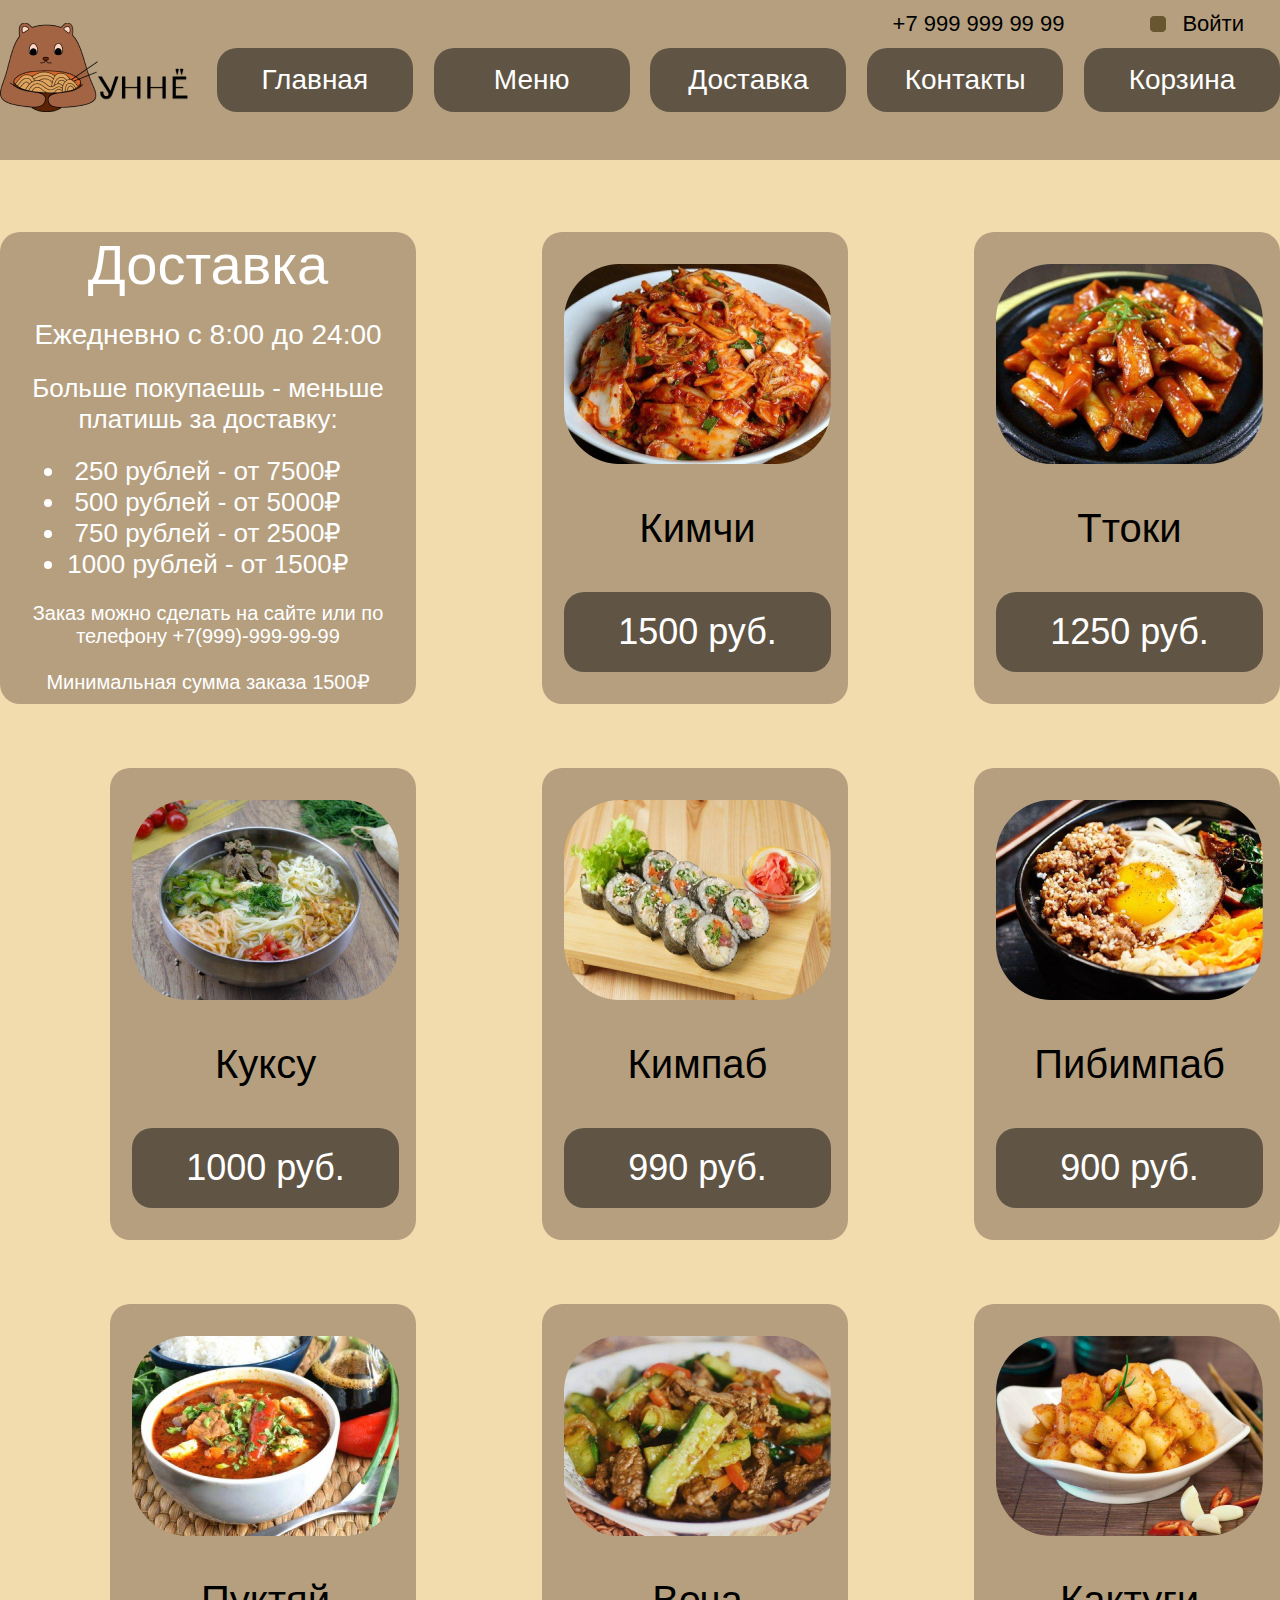
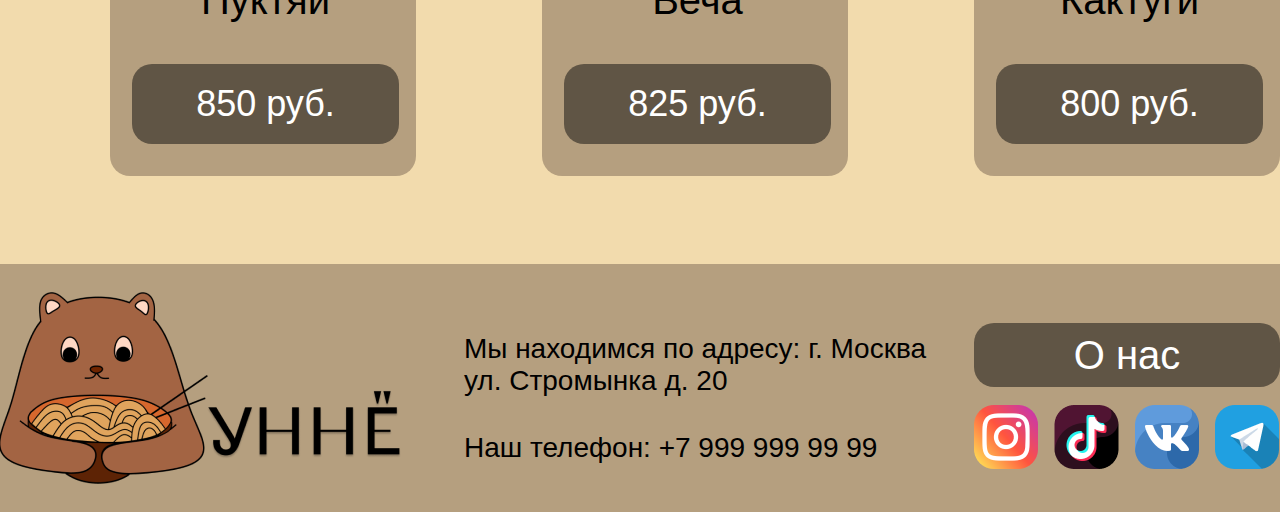
==== Exam_layout/exam_layout.html @ c2f91572 "The footer of the page exam_layout is ready. The button in the header has been renamed." ====
<!DOCTYPE html>
<html lang="ru">

<head>
    <meta charset="UTF-8">
    <meta http-equiv="X-UA-Compatible" content="IE=edge">
    <meta name="viewport" content="width=device-width, initial-scale=1.0">
    <link rel="stylesheet" href="./styles/style.css">
    <title>Доставка</title>
</head>

<body>
    <header>
        <!-- Заголовок -->
        <div class="content">
            <nav>
                <!-- Основное меню -->
                <img src="./images/logo_head.png" alt="logo">
                <a href="#">Главная</a>
                <a href="#">Меню</a>
                <a href="#">Доставка</a>
                <a href="#">Контакты</a>
                <a href="#">Корзина</a>
            </nav>

            <div class="head">
                <div class="head__number">+7 999 999 99 99</div>
                <div class="head__enter">
                    <ul>
                        <li><a href="#">Войти</a></li>
                    </ul>
                </div>
            </div>
        </div>
    </header>

    <!-- Основная часть -->
    <main>
        <div class="content">
            <div class="mesh">
                <div class="mesh__item0">
                    <div class="delivery">
                        <div class="delivery__name">Доставка</div>
                        <div class="delivery__time">Ежедневно с 8:00 до 24:00</div>
                        <div class="delivery__discount">Больше покупаешь - меньше платишь за доставку:</div>
                        <div class="delivery__data">
                            <ul>
                                <li>250 рублей - от 7500₽</li>
                                <li>500 рублей - от 5000₽</li>
                                <li>750 рублей - от 2500₽</li>
                                <li>1000 рублей - от 1500₽</li>
                            </ul>
                        </div>
                        <div class="delivery__telephone">Заказ можно сделать на сайте или по телефону +7(999)-999-99-99
                        </div>
                        <div class="delivery_min">Минимальная сумма заказа 1500₽</div>
                    </div>
                </div>
                <div class="mesh__item1">
                    <div class="food">
                        <img src="./images/1_kimchi.png" alt="kimchi">
                        <div class="food__name">Кимчи</div>
                        <a href="#">1500 руб.</a>
                    </div>
                </div>
                <div class="mesh__item2">
                    <div class="food">
                        <img src="./images/2_ttoki.png" alt="ttoki">
                        <div class="food__name">Ттоки</div>
                        <a href="#">1250 руб.</a>
                    </div>
                </div>
                <div class="mesh__item3">
                    <div class="food">
                        <img src="./images/3_kuksu.png" alt="kuksu">
                        <div class="food__name">Куксу</div>
                        <a href="#">1000 руб.</a>
                    </div>
                </div>
                <div class="mesh__item4">
                    <div class="food">
                        <img src="./images/4_kimpab.png" alt="kimpab">
                        <div class="food__name">Кимпаб</div>
                        <a href="#">990 руб.</a>
                    </div>
                </div>
                <div class="mesh__item5">
                    <div class="food">
                        <img src="./images/5_pibimpab.png" alt="pibimpab">
                        <div class="food__name">Пибимпаб</div>
                        <a href="#">900 руб.</a>
                    </div>
                </div>
                <div class="mesh__item6">
                    <div class="food">
                        <img src="./images/6_puktyay.png" alt="puktyay">
                        <div class="food__name">Пуктяй</div>
                        <a href="#">850 руб.</a>
                    </div>
                </div>
                <div class="mesh__item7">
                    <div class="food">
                        <img src="./images/7_vecha.png" alt="vecha">
                        <div class="food__name">Веча</div>
                        <a href="#">825 руб.</a>
                    </div>
                </div>
                <div class="mesh__item8">
                    <div class="food">
                        <img src="./images/8_cactugi.png" alt="cactugi">
                        <div class="food__name">Кактуги</div>
                        <a href="#">800 руб.</a>
                    </div>
                </div>
    </main>

    <!-- Подвал -->
    <footer>
        <div class="content">
            <div class="footer">
                <img src="./images/logo_footer.png" alt="logo" class="footer__logo">
                <div class="footer__text">
                    <div class="footer__address">
                        Мы находимся по адресу: г. Москва<br>
                        ул. Стромынка д. 20
                    </div>
                    <div class="footer__telephone">
                        Наш телефон: +7 999 999 99 99
                    </div>
                </div>
                <div class="footer__info">
                    <a href="#">О нас</a>
                    <a href="#"><img src="./images/instagram.png" alt="instagram"></a>
                    <a href="#"><img src="./images/tiktok.png" alt="tiktok"></a>
                    <a href="#"><img src="./images/vk.png" alt="vk"></a>
                    <a href="#"><img src="./images/telegram.png" alt="telegram"></a>
                </div>
            </div>
        </div>

    </footer>

</body>

</html>
---- Exam_layout/styles/style.css ----
/* @import url(../fonts/Unknown/unknown.css); */

* {
    margin: 0;
    padding: 0;
    box-sizing: border-box;
}

body {
    /* font: 400 24px "unknown", sans-serif;  */
    font: 400 24px sans-serif;
}

.content {
    max-width: 1296px;
    margin: 0 auto;

    /* Для позиционирования head */
    position: relative;
}

header {
    background: #B59F7F;

    padding-bottom: 48px;
}

main {
    background: #F2DBAD;
    padding-top: 72px;
    padding-bottom: 88px;
}

footer {
    background: #B59F7F;

    padding: 28px 0 28px 0;
}

/* Заголовок */

nav {
    /* Размер лога + отступ сверху 89+23=112 */
    height: 112px;
    display: flex;
    justify-content: space-between;
    align-items: end;
}

nav a {
    font-size: 28px;
    color: #FFFFFF;

    /* Выключаем подсветку ссылки */
    text-decoration: none;

    background: #605545;
    line-height: 64px;
    width: 196px;
    text-align: center;
    border-radius: 20px;
}

.head {
    font-size: 22px;
    line-height: 48px;
    color: #000000;

    position: absolute;
    left: 880px;
    top: 0px;

    display: flex;
    justify-content: space-between;
    width: 416px;
}

.head__number {
    text-align: center;
    width: 197px;
}

.head__enter ul {
    list-style: none;
}

.head__enter li {
    position: relative;

    /* Талкаюсь справа, чтобы войти было посеридине над кнопкой "О нас" */
    padding-right: 52px;

    /* 32 = 16(размер шарика)+16(расстояние от него) */
    padding-left: 32px;
}

.head__enter li a {
    color: #000000;

    /* Выключаем подсветку ссылки */
    text-decoration: none;
}

.head__enter li::before {
    /* Обязательное свойство для псевдоэлемента */
    content: "";
    display: block;
    position: absolute;
    width: 16px;
    height: 16px;
    background: url(../images/ball_enter.png);

    /* Элемент станет по центру */
    top: 50%;
    transform: translateY(-50%);
    left: 0;
}

/* ********* */

/* Основная часть */

.mesh {
    display: grid;

    grid-template-columns: 416px repeat(2, 306px);
    grid-template-rows: repeat(3, 472px);

    justify-content: space-between;

    /* Расстояние между ячейками по вертикали */
    grid-row-gap: 64px;
}

[class^="mesh__item"] {
    background: #B59F7F;
    border-radius: 20px;
}

.mesh__item3 {
    margin-left: 110px;
}

.mesh__item6 {
    margin-left: 110px;
}

/* Иноформация о доставке (в основной части) */

.delivery {
    color: #FFFFFF;
    text-align: center;

    padding-bottom: 10px;

    display: flex;
    flex-direction: column;
    justify-content: space-between;
    align-items: center;
    height: 472px;

}

.delivery__name {
    font-size: 56px;
}

.delivery__time {
    font-size: 28px;
}

.delivery__discount {
    font-size: 26px;
}

.delivery__data {
    font-size: 26px;
}

.delivery__telephone {
    font-size: 20px;
}

.delivery_min {
    font-size: 20px;
}

/* ----------------------------------------- */

/* Информация о блюдах (в основной части) */

.food {
    font-size: 40px;
    color: #000000;

    margin-top: 32px;
    margin-left: 22px;
    margin-right: 17px;

    display: flex;
    flex-direction: column;
    justify-content: space-between;
    align-items: center;
    height: 408px;
}

.food a {
    font-size: 36px;
    color: #FFFFFF;

    /* Выключаем подсветку ссылки */
    text-decoration: none;

    background: #605545;
    line-height: 80px;
    width: 267px;
    text-align: center;
    border-radius: 20px;
}

/* -------------------------------------- */

/* ************** */

/* Подвал */

.footer {
    font-size: 28px;
    color: #000000;

    display: flex;
    justify-content: space-between;
    align-items: center;
    /* align-items: end; */
}

.footer__logo {
    flex-basis: 416px;
}

.footer__address {
    padding-top: 20px;
    padding-bottom: 35px;
}

/* С помощью псевдоклассов выбираем первую ссылку в "footer__info" */
.footer__info a:first-of-type {
    margin-top: 23px;
    margin-bottom: 18px;

    display: block;
    font-size: 40px;
    color: #FFFFFF;

    /* Выключаем подсветку ссылки */
    text-decoration: none;

    background: #605545;
    line-height: 64px;
    width: 306px;
    text-align: center;
    border-radius: 20px;
}

/* С помощью псевдоклассов выбираем все, кроме первой и последний ссылки-картинки в "footer__info" */
.footer__info a:not(:first-of-type):not(:last-of-type) {
    float: left;
    display: inline;
    padding-right: 16px;
}

/* ****** */
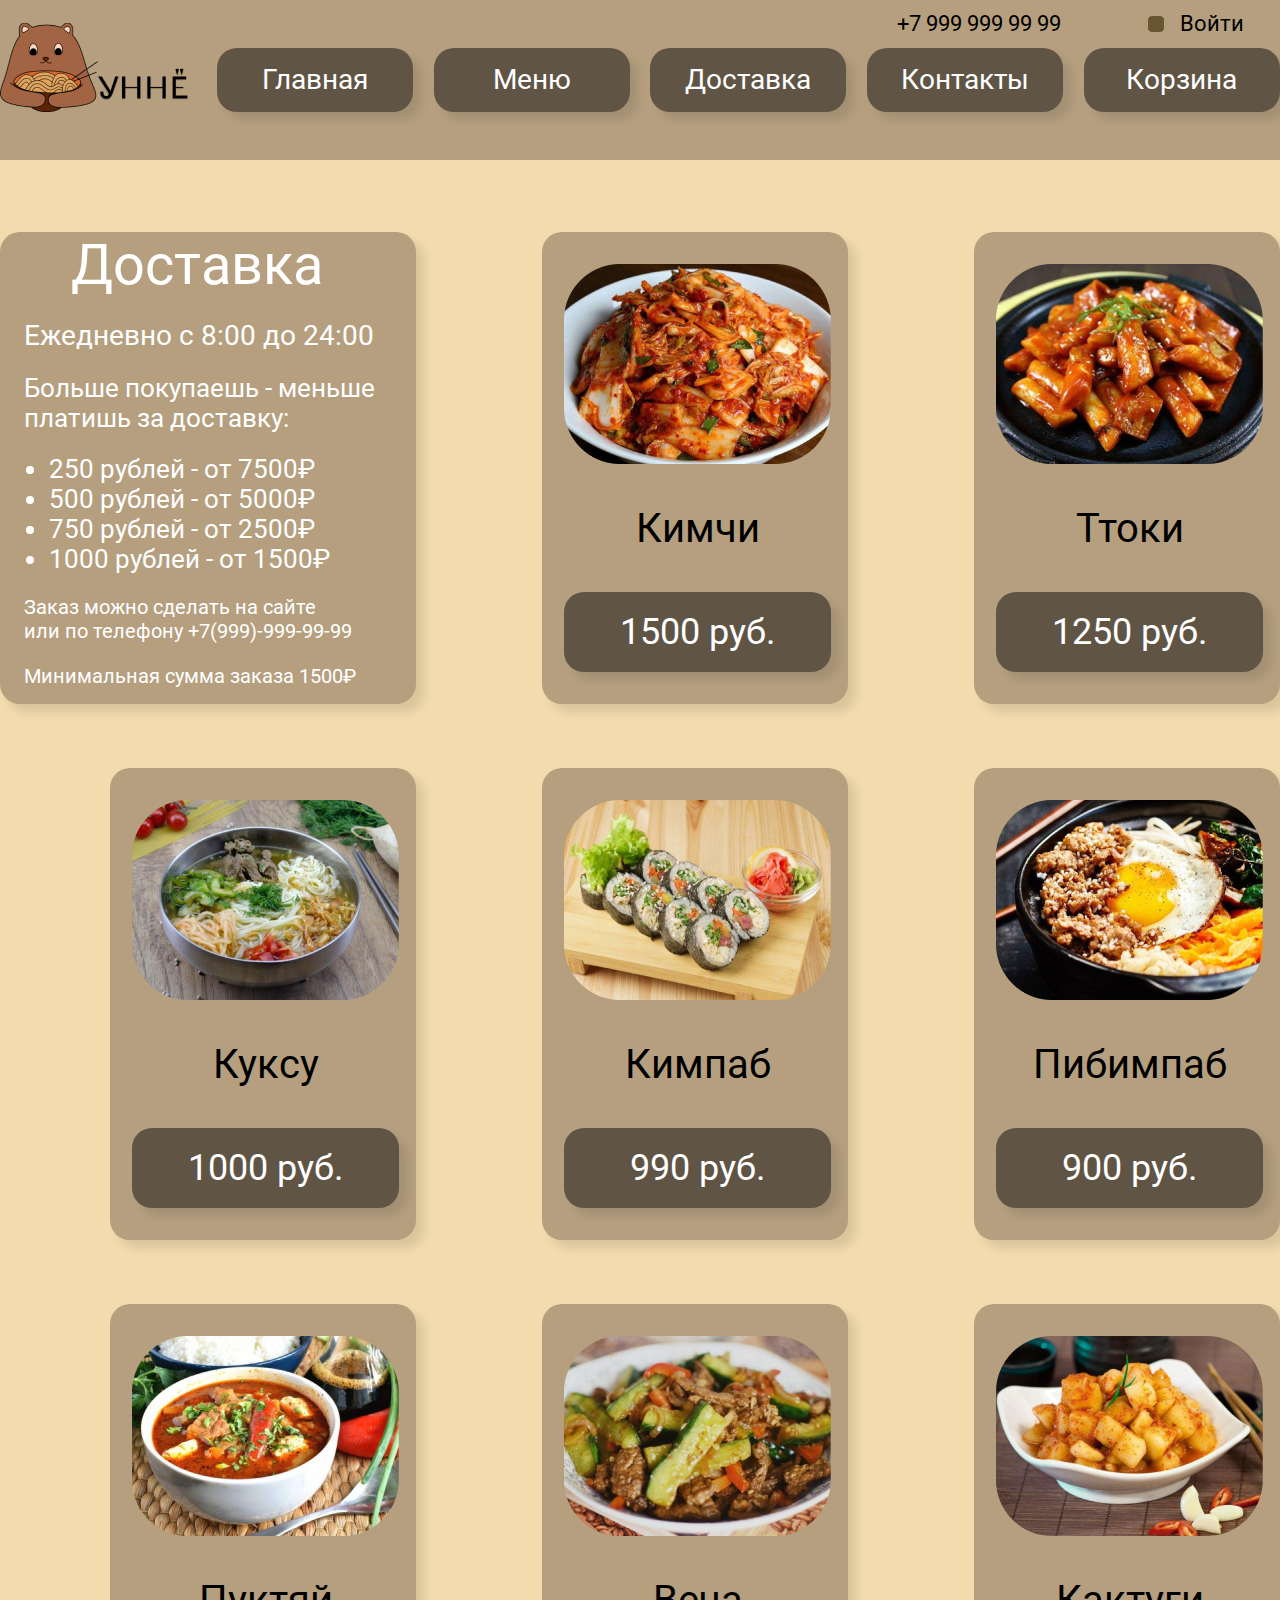
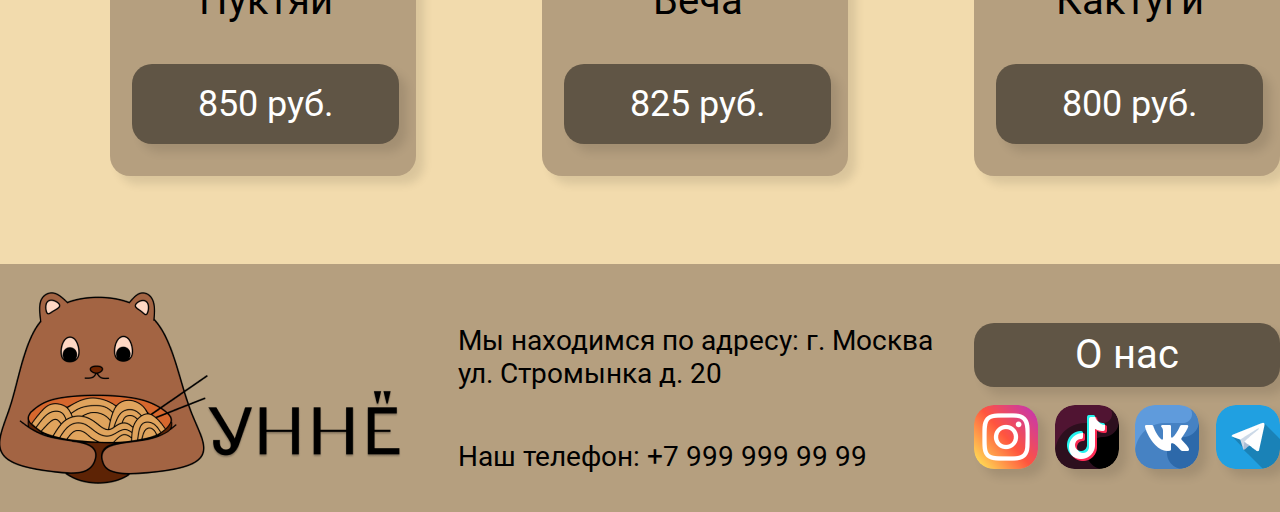
==== commit cc9082dc: "A small HTML correction, image correction in the footer, box-shadow implementation using a variable," ====
--- a/Exam_layout/exam_layout.html
+++ b/Exam_layout/exam_layout.html
@@ -51,7 +51,9 @@
                                 <li>1000 рублей - от 1500₽</li>
                             </ul>
                         </div>
-                        <div class="delivery__telephone">Заказ можно сделать на сайте или по телефону +7(999)-999-99-99
+                        <div class="delivery__telephone">
+                            Заказ можно сделать на сайте<br>
+                            или по телефону +7(999)-999-99-99
                         </div>
                         <div class="delivery_min">Минимальная сумма заказа 1500₽</div>
                     </div>
--- a/Exam_layout/styles/style.css
+++ b/Exam_layout/styles/style.css
@@ -1,4 +1,4 @@
-/* @import url(../fonts/Unknown/unknown.css); */
+@import url(../fonts/Roboto/Roboto.css);
 
 * {
     margin: 0;
@@ -6,9 +6,13 @@
     box-sizing: border-box;
 }
 
+:root {
+    --style_shadow: 8px 8px 10px rgba(0, 0, 0, 0.1);
+}
+
+html,
 body {
-    /* font: 400 24px "unknown", sans-serif;  */
-    font: 400 24px sans-serif;
+    font: 400 24px "Roboto", sans-serif;
 }
 
 .content {
@@ -59,6 +63,7 @@
     width: 196px;
     text-align: center;
     border-radius: 20px;
+    box-shadow: var(--style_shadow);
 }
 
 .head {
@@ -135,6 +140,7 @@
 [class^="mesh__item"] {
     background: #B59F7F;
     border-radius: 20px;
+    box-shadow: var(--style_shadow);
 }
 
 .mesh__item3 {
@@ -149,40 +155,43 @@
 
 .delivery {
     color: #FFFFFF;
-    text-align: center;
-
-    padding-bottom: 10px;
+
+    padding-bottom: 16px;
 
     display: flex;
     flex-direction: column;
     justify-content: space-between;
-    align-items: center;
     height: 472px;
-
 }
 
 .delivery__name {
     font-size: 56px;
+    padding-left: 71px;
 }
 
 .delivery__time {
     font-size: 28px;
+    padding-left: 24px;
 }
 
 .delivery__discount {
     font-size: 26px;
+    padding-left: 24px;
 }
 
 .delivery__data {
     font-size: 26px;
+    padding-left: 49px;
 }
 
 .delivery__telephone {
     font-size: 20px;
+    padding-left: 24px;
 }
 
 .delivery_min {
     font-size: 20px;
+    padding-left: 24px;
 }
 
 /* ----------------------------------------- */
@@ -216,6 +225,7 @@
     width: 267px;
     text-align: center;
     border-radius: 20px;
+    box-shadow: var(--style_shadow);
 }
 
 /* -------------------------------------- */
@@ -231,7 +241,6 @@
     display: flex;
     justify-content: space-between;
     align-items: center;
-    /* align-items: end; */
 }
 
 .footer__logo {
@@ -240,7 +249,7 @@
 
 .footer__address {
     padding-top: 20px;
-    padding-bottom: 35px;
+    padding-bottom: 50px;
 }
 
 /* С помощью псевдоклассов выбираем первую ссылку в "footer__info" */
@@ -260,13 +269,29 @@
     width: 306px;
     text-align: center;
     border-radius: 20px;
+    box-shadow: var(--style_shadow);
 }
 
 /* С помощью псевдоклассов выбираем все, кроме первой и последний ссылки-картинки в "footer__info" */
 .footer__info a:not(:first-of-type):not(:last-of-type) {
     float: left;
-    display: inline;
-    padding-right: 16px;
-}
-
-/* ****** */+    margin-right: 16.67px;
+}
+
+.footer__info a img {
+    border-radius: 20px;
+    box-shadow: var(--style_shadow);
+}
+
+/* **************************************************************************** */
+/* Медиа-запрос, который активируется только при ширине экрана до 1030 пикселей */
+/* Переопределяем только те свойства, которые нужно изменить. */
+/* **************************************************************************** */
+
+@media screen and (max-width: 1030px) {
+
+    html,
+    body {
+        width: 1296px;
+    }
+}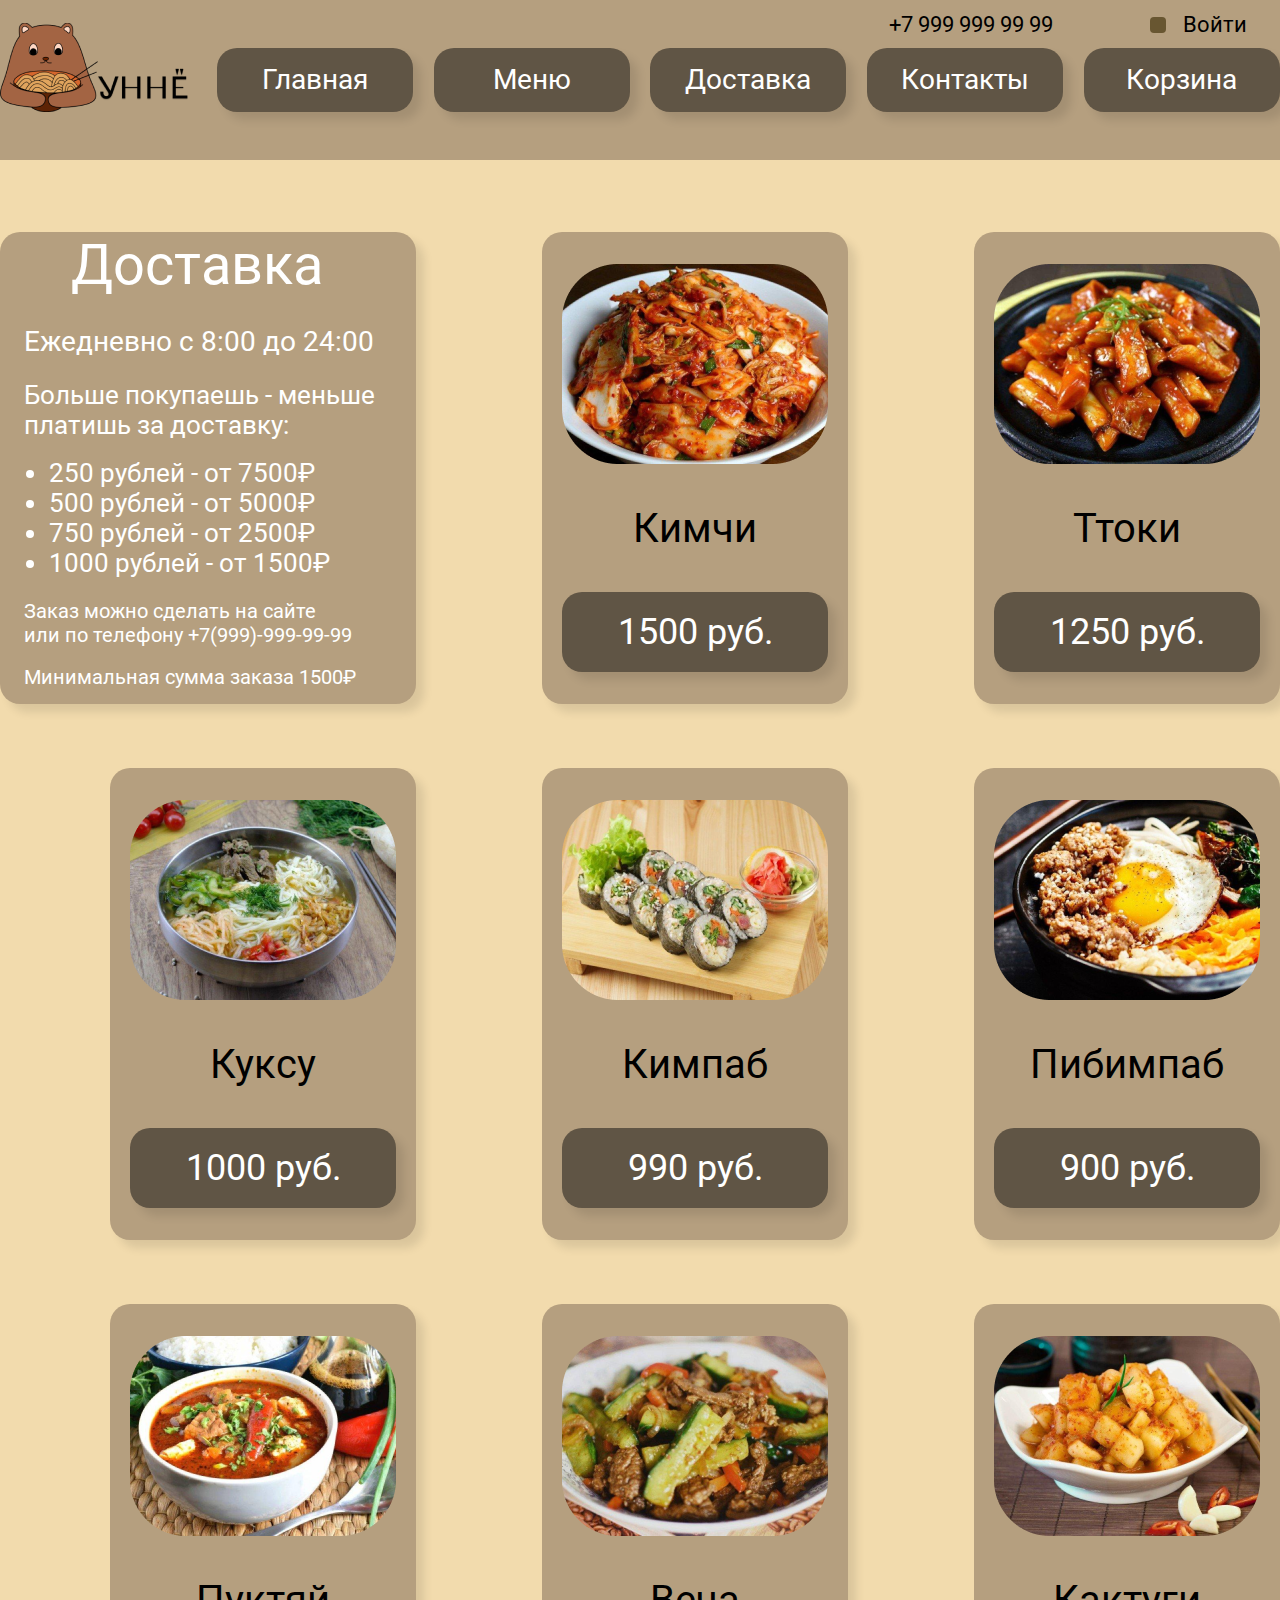
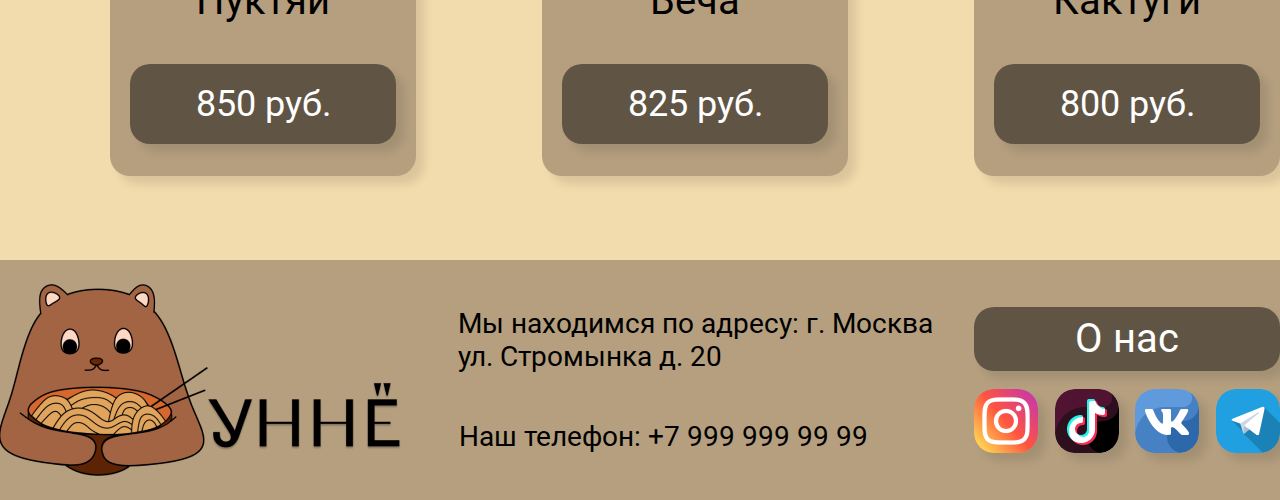
==== commit 1b4cb8ce: "Updated "html" and "css" according to bem methodology. Unnecessary tags have been removed." ====
--- a/Exam_layout/exam_layout.html
+++ b/Exam_layout/exam_layout.html
@@ -10,136 +10,140 @@
 </head>
 
 <body>
-    <header>
-        <!-- Заголовок -->
+    <!-- Шапка -->
+    <header class="header">
         <div class="content">
-            <nav>
-                <!-- Основное меню -->
-                <img src="./images/logo_head.png" alt="logo">
-                <a href="#">Главная</a>
-                <a href="#">Меню</a>
-                <a href="#">Доставка</a>
-                <a href="#">Контакты</a>
-                <a href="#">Корзина</a>
+
+            <!-- Основное меню -->
+            <nav class="navigation">
+                <img class="navigation__logo" src="./images/logo_head.png" alt="logo">
+                <a class="navigation__element" href="#">Главная</a>
+                <a class="navigation__element" href="#">Меню</a>
+                <a class="navigation__element" href="#">Доставка</a>
+                <a class="navigation__element" href="#">Контакты</a>
+                <a class="navigation__element" href="#">Корзина</a>
             </nav>
 
+            <!-- Телефон + Войти -->
             <div class="head">
                 <div class="head__number">+7 999 999 99 99</div>
-                <div class="head__enter">
-                    <ul>
-                        <li><a href="#">Войти</a></li>
-                    </ul>
-                </div>
+                <a class="head__enter" href="#">Войти</a>
             </div>
+
         </div>
     </header>
 
     <!-- Основная часть -->
-    <main>
+    <main class="main">
         <div class="content">
             <div class="mesh">
-                <div class="mesh__item0">
+                <div class="mesh__item">
                     <div class="delivery">
                         <div class="delivery__name">Доставка</div>
                         <div class="delivery__time">Ежедневно с 8:00 до 24:00</div>
                         <div class="delivery__discount">Больше покупаешь - меньше платишь за доставку:</div>
-                        <div class="delivery__data">
-                            <ul>
-                                <li>250 рублей - от 7500₽</li>
-                                <li>500 рублей - от 5000₽</li>
-                                <li>750 рублей - от 2500₽</li>
-                                <li>1000 рублей - от 1500₽</li>
-                            </ul>
-                        </div>
+                        <ul class="delivery__data">
+                            <li class="delivery__data-element">250 рублей - от 7500₽</li>
+                            <li class="delivery__data-element">500 рублей - от 5000₽</li>
+                            <li class="delivery__data-element">750 рублей - от 2500₽</li>
+                            <li class="delivery__data-element">1000 рублей - от 1500₽</li>
+                        </ul>
                         <div class="delivery__telephone">
                             Заказ можно сделать на сайте<br>
                             или по телефону +7(999)-999-99-99
                         </div>
-                        <div class="delivery_min">Минимальная сумма заказа 1500₽</div>
+                        <div class="delivery__min">Минимальная сумма заказа 1500₽</div>
                     </div>
                 </div>
-                <div class="mesh__item1">
+                <div class="mesh__item">
                     <div class="food">
-                        <img src="./images/1_kimchi.png" alt="kimchi">
+                        <img class="food__image" src="./images/1_kimchi.png" alt="kimchi">
                         <div class="food__name">Кимчи</div>
-                        <a href="#">1500 руб.</a>
+                        <a class="food__buy" href="#">1500 руб.</a>
                     </div>
                 </div>
-                <div class="mesh__item2">
+                <div class="mesh__item">
                     <div class="food">
-                        <img src="./images/2_ttoki.png" alt="ttoki">
+                        <img class="food__image" src="./images/2_ttoki.png" alt="ttoki">
                         <div class="food__name">Ттоки</div>
-                        <a href="#">1250 руб.</a>
+                        <a class="food__buy" href="#">1250 руб.</a>
                     </div>
                 </div>
-                <div class="mesh__item3">
+                <div class="mesh__item mesh__item--change-size">
                     <div class="food">
-                        <img src="./images/3_kuksu.png" alt="kuksu">
+                        <img class="food__image" src="./images/3_kuksu.png" alt="kuksu">
                         <div class="food__name">Куксу</div>
-                        <a href="#">1000 руб.</a>
+                        <a class="food__buy" href="#">1000 руб.</a>
                     </div>
                 </div>
-                <div class="mesh__item4">
+                <div class="mesh__item">
                     <div class="food">
-                        <img src="./images/4_kimpab.png" alt="kimpab">
+                        <img class="food__image" src="./images/4_kimpab.png" alt="kimpab">
                         <div class="food__name">Кимпаб</div>
-                        <a href="#">990 руб.</a>
+                        <a class="food__buy" href="#">990 руб.</a>
                     </div>
                 </div>
-                <div class="mesh__item5">
+                <div class="mesh__item">
                     <div class="food">
-                        <img src="./images/5_pibimpab.png" alt="pibimpab">
+                        <img class="food__image" src="./images/5_pibimpab.png" alt="pibimpab">
                         <div class="food__name">Пибимпаб</div>
-                        <a href="#">900 руб.</a>
+                        <a class="food__buy" href="#">900 руб.</a>
                     </div>
                 </div>
-                <div class="mesh__item6">
+                <div class="mesh__item mesh__item--change-size">
                     <div class="food">
-                        <img src="./images/6_puktyay.png" alt="puktyay">
+                        <img class="food__image" src="./images/6_puktyay.png" alt="puktyay">
                         <div class="food__name">Пуктяй</div>
-                        <a href="#">850 руб.</a>
+                        <a class="food__buy" href="#">850 руб.</a>
                     </div>
                 </div>
-                <div class="mesh__item7">
+                <div class="mesh__item">
                     <div class="food">
-                        <img src="./images/7_vecha.png" alt="vecha">
+                        <img class="food__image" src="./images/7_vecha.png" alt="vecha">
                         <div class="food__name">Веча</div>
-                        <a href="#">825 руб.</a>
+                        <a class="food__buy" href="#">825 руб.</a>
                     </div>
                 </div>
-                <div class="mesh__item8">
+                <div class="mesh__item">
                     <div class="food">
-                        <img src="./images/8_cactugi.png" alt="cactugi">
+                        <img class="food__image" src="./images/8_cactugi.png" alt="cactugi">
                         <div class="food__name">Кактуги</div>
-                        <a href="#">800 руб.</a>
+                        <a class="food__buy" href="#">800 руб.</a>
                     </div>
                 </div>
     </main>
 
     <!-- Подвал -->
-    <footer>
+    <footer class="footer">
         <div class="content">
-            <div class="footer">
-                <img src="./images/logo_footer.png" alt="logo" class="footer__logo">
-                <div class="footer__text">
-                    <div class="footer__address">
+            <div class="site-footer">
+                <img class="site-footer__logo" src="./images/logo_footer.png" alt="logo">
+                <div class="site-footer__info">
+                    <div class="site-footer__address">
                         Мы находимся по адресу: г. Москва<br>
                         ул. Стромынка д. 20
                     </div>
-                    <div class="footer__telephone">
+                    <div class="site-footer__telephone">
                         Наш телефон: +7 999 999 99 99
                     </div>
                 </div>
-                <div class="footer__info">
-                    <a href="#">О нас</a>
-                    <a href="#"><img src="./images/instagram.png" alt="instagram"></a>
-                    <a href="#"><img src="./images/tiktok.png" alt="tiktok"></a>
-                    <a href="#"><img src="./images/vk.png" alt="vk"></a>
-                    <a href="#"><img src="./images/telegram.png" alt="telegram"></a>
+                <div class="site-footer__link">
+                    <a class="site-footer__link-about" href="#">О нас</a>
+                    <a class="site-footer__link-social" href="#">
+                        <img class="site-footer__social-image" src="./images/instagram.png" alt="instagram">
+                    </a>
+                    <a class="site-footer__link-social" href="#">
+                        <img class="site-footer__social-image" src="./images/tiktok.png" alt="tiktok">
+                    </a>
+                    <a class="site-footer__link-social" href="#">
+                        <img class="site-footer__social-image" src="./images/vk.png" alt="vk">
+                    </a>
+                    <a class="site-footer__link-social" href="#">
+                        <img class="site-footer__social-image" src="./images/telegram.png" alt="telegram">
+                    </a>
                 </div>
             </div>
         </div>
-
     </footer>
 
 </body>
--- a/Exam_layout/styles/style.css
+++ b/Exam_layout/styles/style.css
@@ -7,7 +7,8 @@
 }
 
 :root {
-    --style_shadow: 8px 8px 10px rgba(0, 0, 0, 0.1);
+    --size_border_radius: 0.8333333333rem;
+    --style_shadow: 0.3333333333rem 0.3333333333rem 0.4166666667rem rgba(0, 0, 0, 0.1);
 }
 
 html,
@@ -16,104 +17,87 @@
 }
 
 .content {
-    max-width: 1296px;
+    /* 1296px/24px = 54rem -> 1296px нужно | 24px font-size в html */
+    max-width: 54rem;
     margin: 0 auto;
 
     /* Для позиционирования head */
     position: relative;
 }
 
-header {
+/* **************************************** */
+/* Шапка */
+.header {
     background: #B59F7F;
-
-    padding-bottom: 48px;
-}
-
-main {
-    background: #F2DBAD;
-    padding-top: 72px;
-    padding-bottom: 88px;
-}
-
-footer {
-    background: #B59F7F;
-
-    padding: 28px 0 28px 0;
-}
-
-/* Заголовок */
-
-nav {
-    /* Размер лога + отступ сверху 89+23=112 */
-    height: 112px;
+    padding-bottom: 2rem;
+}
+
+/* Основное меню */
+.navigation {
+    /* Размер лога + отступ сверху 89+23=112px/24px=4.6666666667rem */
+    height: 4.6666666667rem;
     display: flex;
     justify-content: space-between;
     align-items: end;
 }
 
-nav a {
-    font-size: 28px;
+.navigation__logo {
+    flex-basis: 8.1666666667rem;
+}
+
+.navigation__element {
+    font-size: 1.1666666667rem;
     color: #FFFFFF;
 
     /* Выключаем подсветку ссылки */
     text-decoration: none;
 
     background: #605545;
-    line-height: 64px;
-    width: 196px;
+    line-height: 2.6666666667rem;
+    width: 8.1666666667rem;
     text-align: center;
-    border-radius: 20px;
-    box-shadow: var(--style_shadow);
-}
-
+    border-radius: var(--size_border_radius);
+    box-shadow: var(--style_shadow);
+}
+
+/* Телефон + Войти */
 .head {
-    font-size: 22px;
-    line-height: 48px;
+    font-size: 0.9166666667rem;
+    line-height: 2rem;
     color: #000000;
 
     position: absolute;
-    left: 880px;
-    top: 0px;
-
-    display: flex;
-    justify-content: space-between;
-    width: 416px;
+    left: 36.6666666667rem;
+    top: 0;
+
+    display: flex;
+    width: 17.3333333333rem;
 }
 
 .head__number {
-    text-align: center;
-    width: 197px;
-}
-
-.head__enter ul {
-    list-style: none;
-}
-
-.head__enter li {
+    width: 8.2083333333rem;
+    padding: 0.04166666667rem 0 0 0.375rem;
+}
+
+.head__enter {
     position: relative;
-
-    /* Талкаюсь справа, чтобы войти было посеридине над кнопкой "О нас" */
-    padding-right: 52px;
-
-    /* 32 = 16(размер шарика)+16(расстояние от него) */
-    padding-left: 32px;
-}
-
-.head__enter li a {
-    color: #000000;
-
-    /* Выключаем подсветку ссылки */
-    text-decoration: none;
-}
-
-.head__enter li::before {
+    margin-left: 3.04166666667rem;
+    padding: 0.04166666667rem 0 0 1.375rem;
+    color: #000000;
+
+    /* Выключаем подсветку ссылки */
+    text-decoration: none;
+}
+
+.head__enter::before {
     /* Обязательное свойство для псевдоэлемента */
     content: "";
     display: block;
     position: absolute;
-    width: 16px;
-    height: 16px;
-    background: url(../images/ball_enter.png);
+    width: 0.6666666667rem;
+    height: 0.6666666667rem;
+    background: #685631;
+    border-radius: 0.1666666667rem;
 
     /* Элемент станет по центру */
     top: 50%;
@@ -121,165 +105,168 @@
     left: 0;
 }
 
-/* ********* */
-
+/* **************************************** */
 /* Основная часть */
+.main {
+    background: #F2DBAD;
+    padding: 3rem 0 3.5rem 0;
+}
 
 .mesh {
     display: grid;
 
-    grid-template-columns: 416px repeat(2, 306px);
-    grid-template-rows: repeat(3, 472px);
+    grid-template-columns: 17.3333333333rem repeat(2, 12.75rem);
+    grid-template-rows: repeat(3, 19.6666666667rem);
 
     justify-content: space-between;
 
     /* Расстояние между ячейками по вертикали */
-    grid-row-gap: 64px;
-}
-
-[class^="mesh__item"] {
+    grid-row-gap: 2.6666666667rem;
+}
+
+.mesh__item {
     background: #B59F7F;
-    border-radius: 20px;
-    box-shadow: var(--style_shadow);
-}
-
-.mesh__item3 {
-    margin-left: 110px;
-}
-
-.mesh__item6 {
-    margin-left: 110px;
+    border-radius: var(--size_border_radius);
+    box-shadow: var(--style_shadow);
+}
+
+.mesh__item--change-size {
+    margin-left: 4.5833333333rem;
 }
 
 /* Иноформация о доставке (в основной части) */
-
 .delivery {
     color: #FFFFFF;
 
-    padding-bottom: 16px;
-
     display: flex;
     flex-direction: column;
     justify-content: space-between;
-    height: 472px;
+    height: 19.6666666667rem;
 }
 
 .delivery__name {
-    font-size: 56px;
-    padding-left: 71px;
+    font-size: 2.3333333333rem;
+    padding-left: 2.9583333333rem;
 }
 
 .delivery__time {
-    font-size: 28px;
-    padding-left: 24px;
+    font-size: 1.1666666667rem;
+    padding: 0.375rem 0 0 1rem;
 }
 
 .delivery__discount {
-    font-size: 26px;
-    padding-left: 24px;
+    font-size: 1.08333333333rem;
+    padding: 0.2083333333rem 0 0 1rem;
 }
 
 .delivery__data {
-    font-size: 26px;
-    padding-left: 49px;
+    font-size: 1.08333333333rem;
+    padding: 0 0 0 2.04166666667rem;
 }
 
 .delivery__telephone {
-    font-size: 20px;
-    padding-left: 24px;
-}
-
-.delivery_min {
-    font-size: 20px;
-    padding-left: 24px;
-}
-
-/* ----------------------------------------- */
+    font-size: 0.8333333333rem;
+    padding: 0.1666666667rem 0 0 1rem;
+}
+
+.delivery__min {
+    font-size: 0.8333333333rem;
+    padding: 0 0 0.625rem 1rem;
+}
+
+/* ---------------------------------------- */
 
 /* Информация о блюдах (в основной части) */
-
 .food {
-    font-size: 40px;
-    color: #000000;
-
-    margin-top: 32px;
-    margin-left: 22px;
-    margin-right: 17px;
+    font-size: 1.6666666667rem;
+    color: #000000;
+
+    margin-top: 1.3333333333rem;
 
     display: flex;
     flex-direction: column;
     justify-content: space-between;
     align-items: center;
-    height: 408px;
-}
-
-.food a {
-    font-size: 36px;
+    height: 17rem;
+}
+
+.food__image {
+    width: 11.08333333333rem;
+    height: 8.3333333333rem;
+}
+
+.food__buy {
+    font-size: 1.5rem;
     color: #FFFFFF;
 
     /* Выключаем подсветку ссылки */
     text-decoration: none;
 
     background: #605545;
-    line-height: 80px;
-    width: 267px;
+    line-height: 3.3333333333rem;
+    width: 11.08333333333rem;
     text-align: center;
-    border-radius: 20px;
+    border-radius: var(--size_border_radius);
     box-shadow: var(--style_shadow);
 }
 
 /* -------------------------------------- */
 
-/* ************** */
-
+/* **************************************** */
 /* Подвал */
-
 .footer {
-    font-size: 28px;
-    color: #000000;
-
-    display: flex;
-    justify-content: space-between;
-    align-items: center;
-}
-
-.footer__logo {
-    flex-basis: 416px;
-}
-
-.footer__address {
-    padding-top: 20px;
-    padding-bottom: 50px;
-}
-
-/* С помощью псевдоклассов выбираем первую ссылку в "footer__info" */
-.footer__info a:first-of-type {
-    margin-top: 23px;
-    margin-bottom: 18px;
+    background: #B59F7F;
+    padding: 1rem 0 1rem 0;
+}
+
+.site-footer {
+    font-size: 1.1666666667rem;
+    color: #000000;
+
+    display: flex;
+    justify-content: space-between;
+}
+
+.site-footer__logo {
+    flex-basis: 17.3333333333rem;
+}
+
+.site-footer__address {
+    padding-top: 0.9583333333rem;
+}
+
+.site-footer__telephone {
+    padding: 1.9583333333rem 0 0 0.04166666667rem;
+}
+
+.site-footer__link-about {
+    margin: 0.9583333333rem 0 0.75rem 0;
 
     display: block;
-    font-size: 40px;
+    font-size: 1.6666666667rem;
     color: #FFFFFF;
 
     /* Выключаем подсветку ссылки */
     text-decoration: none;
 
     background: #605545;
-    line-height: 64px;
-    width: 306px;
+    line-height: 2.6666666667rem;
+    width: 12.75rem;
     text-align: center;
-    border-radius: 20px;
-    box-shadow: var(--style_shadow);
-}
-
-/* С помощью псевдоклассов выбираем все, кроме первой и последний ссылки-картинки в "footer__info" */
-.footer__info a:not(:first-of-type):not(:last-of-type) {
+    border-radius: var(--size_border_radius);
+    box-shadow: var(--style_shadow);
+}
+
+/* С помощью псевдоклассов выбираем все, кроме последний ссылки-картинки в "site-footer__link-social" */
+.site-footer__link-social:not(:last-of-type) {
     float: left;
-    margin-right: 16.67px;
-}
-
-.footer__info a img {
-    border-radius: 20px;
+    margin-right: 0.6945833333rem;
+}
+
+.site-footer__social-image {
+    width: 2.6666666667rem;
+    height: 2.6666666667rem;
+    border-radius: var(--size_border_radius);
     box-shadow: var(--style_shadow);
 }
 
@@ -292,6 +279,6 @@
 
     html,
     body {
-        width: 1296px;
+        width: 54rem;
     }
 }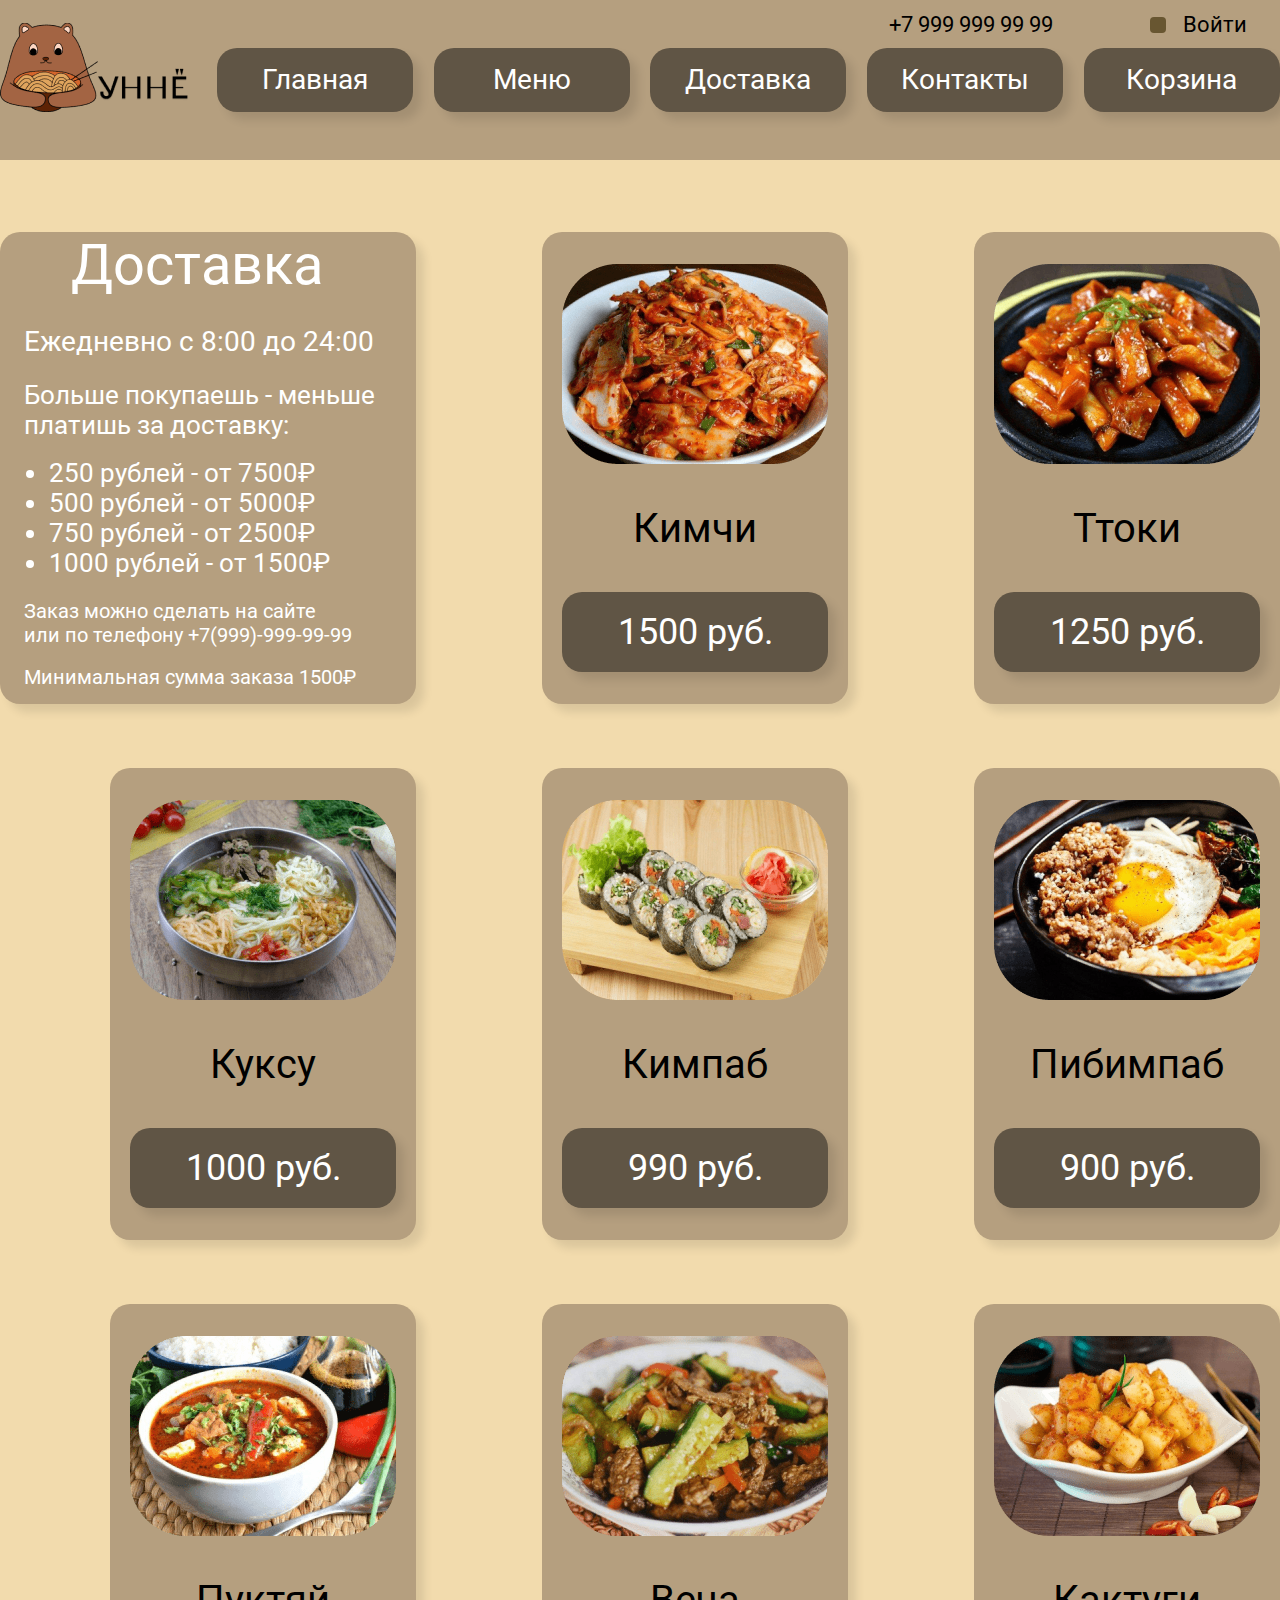
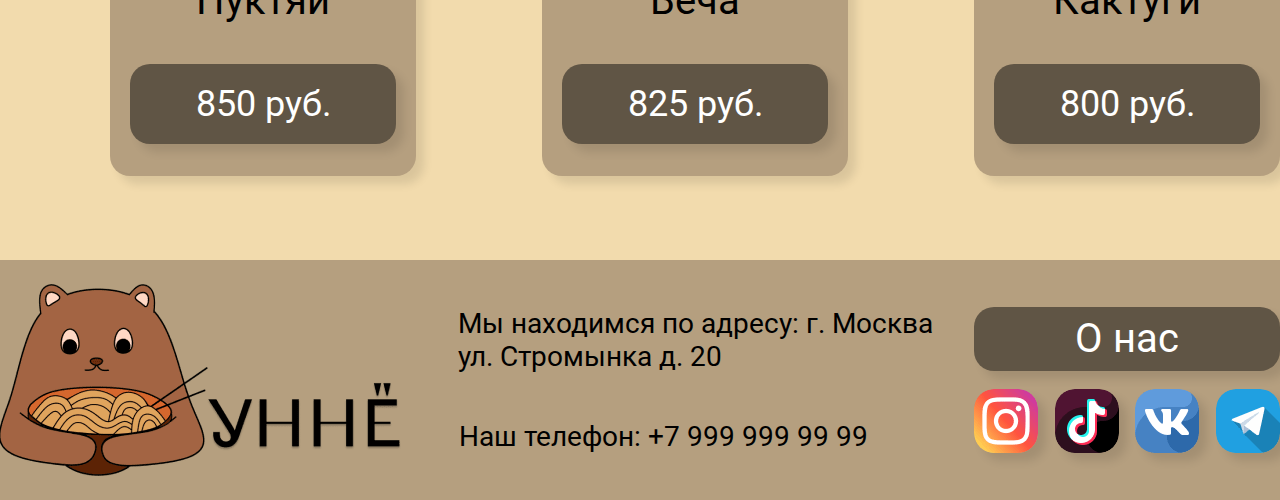
==== commit 8d4bafe3: "Implementation of a favicon and page optimization." ====
--- a/Exam_layout/exam_layout.html
+++ b/Exam_layout/exam_layout.html
@@ -6,6 +6,11 @@
     <meta http-equiv="X-UA-Compatible" content="IE=edge">
     <meta name="viewport" content="width=device-width, initial-scale=1.0">
     <link rel="stylesheet" href="./styles/style.css">
+    <link rel="icon" type="image/png" sizes="16x16" href="./../images/Icon_Favicon/favicon-16x16.png">
+    <link rel="icon" type="image/png" sizes="32x32" href="./../images/Icon_Favicon/favicon-32x32.png">
+    <link rel="icon" type="image/png" sizes="96x96" href="./../images/Icon_Favicon/favicon-96x96.png">
+    <link rel="icon" type="image/png" sizes="120x120" href="./../images/Icon_Favicon/favicon-120x120.png">
+    <link rel="icon" type="image/png" sizes="192x192" href="./../images/Icon_Favicon/favicon-192x192.png">
     <title>Доставка</title>
 </head>
 
@@ -16,17 +21,31 @@
 
             <!-- Основное меню -->
             <nav class="navigation">
-                <img class="navigation__logo" src="./images/logo_head.png" alt="logo">
-                <a class="navigation__element" href="#">Главная</a>
-                <a class="navigation__element" href="#">Меню</a>
-                <a class="navigation__element" href="#">Доставка</a>
-                <a class="navigation__element" href="#">Контакты</a>
-                <a class="navigation__element" href="#">Корзина</a>
+                <ul class="navigation__list">
+                    <img class="navigation__logo" src="./images/logo_head.png" alt="logo">
+                    <li class="navigation__element">
+                        <a class="navigation__link" href="#">Главная</a>
+                    </li>
+                    <li class="navigation__element">
+                        <a class="navigation__link" href="#">Меню</a>
+                    </li>
+                    <li class="navigation__element">
+                        <a class="navigation__link" href="#">Доставка</a>
+                    </li>
+                    <li class="navigation__element">
+                        <a class="navigation__link" href="#">Контакты</a>
+                    </li>
+                    <li class="navigation__element">
+                        <a class="navigation__link" href="#">Корзина</a>
+                    </li>
+                </ul>
             </nav>
 
             <!-- Телефон + Войти -->
             <div class="head">
-                <div class="head__number">+7 999 999 99 99</div>
+                <div class="head__number">
+                    <a class="head__number-link" href="tel:+79999999999">+7 999 999 99 99</a>
+                </div>
                 <a class="head__enter" href="#">Войти</a>
             </div>
 
@@ -124,7 +143,8 @@
                         ул. Стромынка д. 20
                     </div>
                     <div class="site-footer__telephone">
-                        Наш телефон: +7 999 999 99 99
+                        Наш телефон:
+                        <a class="site-footer__telephone-number-link" href="tel:+79999999999">+7 999 999 99 99</a>
                     </div>
                 </div>
                 <div class="site-footer__link">
--- a/Exam_layout/styles/style.css
+++ b/Exam_layout/styles/style.css
@@ -1,284 +1,409 @@
-@import url(../fonts/Roboto/Roboto.css);
-
-* {
-    margin: 0;
-    padding: 0;
-    box-sizing: border-box;
-}
-
-:root {
-    --size_border_radius: 0.8333333333rem;
-    --style_shadow: 0.3333333333rem 0.3333333333rem 0.4166666667rem rgba(0, 0, 0, 0.1);
+@import url(../../fonts/Roboto/Roboto.css);
+*,
+*::before,
+*::after {
+  margin: 0;
+  padding: 0;
+  -webkit-box-sizing: border-box;
+          box-sizing: border-box;
 }
 
 html,
 body {
-    font: 400 24px "Roboto", sans-serif;
+  font: 400 1.5rem "Roboto", sans-serif;
 }
 
 .content {
-    /* 1296px/24px = 54rem -> 1296px нужно | 24px font-size в html */
-    max-width: 54rem;
-    margin: 0 auto;
-
-    /* Для позиционирования head */
-    position: relative;
-}
-
-/* **************************************** */
-/* Шапка */
+  max-width: 54rem;
+  margin: 0 auto;
+  position: relative;
+}
+
 .header {
-    background: #B59F7F;
-    padding-bottom: 2rem;
-}
-
-/* Основное меню */
-.navigation {
-    /* Размер лога + отступ сверху 89+23=112px/24px=4.6666666667rem */
-    height: 4.6666666667rem;
-    display: flex;
-    justify-content: space-between;
-    align-items: end;
-}
-
+  background: #B59F7F;
+  padding-bottom: 2rem;
+}
+
+.navigation__list {
+  list-style: none;
+  height: 4.6666666667rem;
+  display: -webkit-box;
+  display: -ms-flexbox;
+  display: flex;
+  -webkit-box-pack: justify;
+      -ms-flex-pack: justify;
+          justify-content: space-between;
+  -webkit-box-align: end;
+      -ms-flex-align: end;
+          align-items: end;
+}
 .navigation__logo {
-    flex-basis: 8.1666666667rem;
-}
-
-.navigation__element {
-    font-size: 1.1666666667rem;
-    color: #FFFFFF;
-
-    /* Выключаем подсветку ссылки */
-    text-decoration: none;
-
-    background: #605545;
-    line-height: 2.6666666667rem;
-    width: 8.1666666667rem;
-    text-align: center;
-    border-radius: var(--size_border_radius);
-    box-shadow: var(--style_shadow);
-}
-
-/* Телефон + Войти */
+  width: 8.1666666667rem;
+  -ms-flex-preferred-size: 8.1666666667rem;
+      flex-basis: 8.1666666667rem;
+}
+.navigation__link {
+  display: inline-block;
+  font-size: 1.1666666667rem;
+  color: #FFFFFF;
+  text-decoration: none;
+  background: #605545;
+  line-height: 2.6666666667rem;
+  width: 8.1666666667rem;
+  text-align: center;
+  border-radius: 0.8333333333rem;
+  -webkit-box-shadow: 0.3333333333rem 0.3333333333rem 0.4166666667rem rgba(0, 0, 0, 0.1);
+          box-shadow: 0.3333333333rem 0.3333333333rem 0.4166666667rem rgba(0, 0, 0, 0.1);
+  -webkit-transition: text-shadow 0.15s ease, -webkit-transform 0.15s ease;
+  transition: text-shadow 0.15s ease, -webkit-transform 0.15s ease;
+  -o-transition: text-shadow 0.15s ease, transform 0.15s ease;
+  transition: text-shadow 0.15s ease, transform 0.15s ease;
+  transition: text-shadow 0.15s ease, transform 0.15s ease, -webkit-transform 0.15s ease;
+  text-shadow: none;
+  -webkit-transform: scale(1, 1);
+      -ms-transform: scale(1, 1);
+          transform: scale(1, 1);
+}
+.navigation__link:hover {
+  -webkit-transition: text-shadow 0.15s ease, -webkit-transform 0.15s ease;
+  transition: text-shadow 0.15s ease, -webkit-transform 0.15s ease;
+  -o-transition: text-shadow 0.15s ease, transform 0.15s ease;
+  transition: text-shadow 0.15s ease, transform 0.15s ease;
+  transition: text-shadow 0.15s ease, transform 0.15s ease, -webkit-transform 0.15s ease;
+  text-shadow: 0 -0.0416666667rem rgba(0, 0, 0, 0.3), 0 0 0.1666666667rem rgba(255, 255, 255, 0.6);
+  -webkit-transform: scale(1.03, 1.03);
+      -ms-transform: scale(1.03, 1.03);
+          transform: scale(1.03, 1.03);
+}
+.navigation__link:active {
+  -webkit-box-shadow: 0.3333333333rem 0.3333333333rem 0.4166666667rem rgba(0, 0, 0, 0.1), 0 0 0.2916666667rem rgba(0, 0, 0, 0.3);
+          box-shadow: 0.3333333333rem 0.3333333333rem 0.4166666667rem rgba(0, 0, 0, 0.1), 0 0 0.2916666667rem rgba(0, 0, 0, 0.3);
+}
+
 .head {
-    font-size: 0.9166666667rem;
-    line-height: 2rem;
-    color: #000000;
-
-    position: absolute;
-    left: 36.6666666667rem;
-    top: 0;
-
-    display: flex;
-    width: 17.3333333333rem;
-}
-
+  font-size: 0.9166666667rem;
+  line-height: 2rem;
+  color: #000000;
+  position: absolute;
+  left: 36.6666666667rem;
+  top: 0;
+  display: -webkit-box;
+  display: -ms-flexbox;
+  display: flex;
+  width: 17.3333333333rem;
+}
 .head__number {
-    width: 8.2083333333rem;
-    padding: 0.04166666667rem 0 0 0.375rem;
-}
-
+  width: 8.2083333333rem;
+  padding: 0.0416666667rem 0 0 0.375rem;
+}
+.head__number-link {
+  color: #000000;
+  text-decoration: none;
+}
 .head__enter {
-    position: relative;
-    margin-left: 3.04166666667rem;
-    padding: 0.04166666667rem 0 0 1.375rem;
-    color: #000000;
-
-    /* Выключаем подсветку ссылки */
-    text-decoration: none;
-}
-
+  position: relative;
+  margin-left: 3.0416666667rem;
+  padding: 0.0416666667rem 0 0 1.375rem;
+  color: #000000;
+  text-decoration: none;
+}
 .head__enter::before {
-    /* Обязательное свойство для псевдоэлемента */
-    content: "";
-    display: block;
-    position: absolute;
-    width: 0.6666666667rem;
-    height: 0.6666666667rem;
-    background: #685631;
-    border-radius: 0.1666666667rem;
-
-    /* Элемент станет по центру */
-    top: 50%;
-    transform: translateY(-50%);
-    left: 0;
-}
-
-/* **************************************** */
-/* Основная часть */
+  content: "";
+  display: block;
+  position: absolute;
+  width: 0.6666666667rem;
+  height: 0.6666666667rem;
+  background: #685631;
+  border-radius: 0.1666666667rem;
+  top: 50%;
+  -webkit-transform: translateY(-50%);
+      -ms-transform: translateY(-50%);
+          transform: translateY(-50%);
+  left: 0;
+}
+
 .main {
-    background: #F2DBAD;
-    padding: 3rem 0 3.5rem 0;
+  background: #F2DBAD;
+  padding: 3rem 0 3.5rem 0;
 }
 
 .mesh {
-    display: grid;
-
-    grid-template-columns: 17.3333333333rem repeat(2, 12.75rem);
-    grid-template-rows: repeat(3, 19.6666666667rem);
-
-    justify-content: space-between;
-
-    /* Расстояние между ячейками по вертикали */
-    grid-row-gap: 2.6666666667rem;
-}
-
+  display: grid;
+  grid-template-columns: 17.3333333333rem repeat(2, 12.75rem);
+  grid-template-rows: repeat(3, 19.6666666667rem);
+  -webkit-box-pack: justify;
+      -ms-flex-pack: justify;
+          justify-content: space-between;
+  grid-row-gap: 2.6666666667rem;
+}
 .mesh__item {
-    background: #B59F7F;
-    border-radius: var(--size_border_radius);
-    box-shadow: var(--style_shadow);
-}
-
+  background: #B59F7F;
+  border-radius: 0.8333333333rem;
+  -webkit-transition: -webkit-box-shadow 0.15s ease, -webkit-transform 0.15s ease;
+  transition: -webkit-box-shadow 0.15s ease, -webkit-transform 0.15s ease;
+  -o-transition: box-shadow 0.15s ease, transform 0.15s ease;
+  transition: box-shadow 0.15s ease, transform 0.15s ease;
+  transition: box-shadow 0.15s ease, transform 0.15s ease, -webkit-box-shadow 0.15s ease, -webkit-transform 0.15s ease;
+  -webkit-box-shadow: 0.3333333333rem 0.3333333333rem 0.4166666667rem rgba(0, 0, 0, 0.1);
+          box-shadow: 0.3333333333rem 0.3333333333rem 0.4166666667rem rgba(0, 0, 0, 0.1);
+  -webkit-transform: scale(1, 1);
+      -ms-transform: scale(1, 1);
+          transform: scale(1, 1);
+}
+.mesh__item:hover {
+  -webkit-transition: -webkit-box-shadow 0.15s ease, -webkit-transform 0.15s ease;
+  transition: -webkit-box-shadow 0.15s ease, -webkit-transform 0.15s ease;
+  -o-transition: box-shadow 0.15s ease, transform 0.15s ease;
+  transition: box-shadow 0.15s ease, transform 0.15s ease;
+  transition: box-shadow 0.15s ease, transform 0.15s ease, -webkit-box-shadow 0.15s ease, -webkit-transform 0.15s ease;
+  -webkit-box-shadow: 0.3333333333rem 0.3333333333rem 0.4166666667rem rgba(0, 0, 0, 0.1), 0 0 0.2916666667rem rgba(0, 0, 0, 0.3);
+          box-shadow: 0.3333333333rem 0.3333333333rem 0.4166666667rem rgba(0, 0, 0, 0.1), 0 0 0.2916666667rem rgba(0, 0, 0, 0.3);
+  -webkit-transform: scale(1.03, 1.03);
+      -ms-transform: scale(1.03, 1.03);
+          transform: scale(1.03, 1.03);
+}
 .mesh__item--change-size {
-    margin-left: 4.5833333333rem;
-}
-
-/* Иноформация о доставке (в основной части) */
+  margin-left: 4.5833333333rem;
+}
+
 .delivery {
-    color: #FFFFFF;
-
-    display: flex;
-    flex-direction: column;
-    justify-content: space-between;
-    height: 19.6666666667rem;
-}
-
+  color: #FFFFFF;
+  display: -webkit-box;
+  display: -ms-flexbox;
+  display: flex;
+  -webkit-box-orient: vertical;
+  -webkit-box-direction: normal;
+      -ms-flex-direction: column;
+          flex-direction: column;
+  -webkit-box-pack: justify;
+      -ms-flex-pack: justify;
+          justify-content: space-between;
+  height: 19.6666666667rem;
+}
 .delivery__name {
-    font-size: 2.3333333333rem;
-    padding-left: 2.9583333333rem;
-}
-
+  font-size: 2.3333333333rem;
+  padding-left: 2.9583333333rem;
+}
 .delivery__time {
-    font-size: 1.1666666667rem;
-    padding: 0.375rem 0 0 1rem;
-}
-
+  font-size: 1.1666666667rem;
+  padding: 0.375rem 0 0 1rem;
+}
 .delivery__discount {
-    font-size: 1.08333333333rem;
-    padding: 0.2083333333rem 0 0 1rem;
-}
-
+  font-size: 1.0833333333rem;
+  padding: 0.2083333333rem 0 0 1rem;
+}
 .delivery__data {
-    font-size: 1.08333333333rem;
-    padding: 0 0 0 2.04166666667rem;
-}
-
+  font-size: 1.0833333333rem;
+  padding: 0 0 0 2.0416666667rem;
+}
 .delivery__telephone {
-    font-size: 0.8333333333rem;
-    padding: 0.1666666667rem 0 0 1rem;
-}
-
+  font-size: 0.8333333333rem;
+  padding: 0.1666666667rem 0 0 1rem;
+}
 .delivery__min {
-    font-size: 0.8333333333rem;
-    padding: 0 0 0.625rem 1rem;
-}
-
-/* ---------------------------------------- */
-
-/* Информация о блюдах (в основной части) */
+  font-size: 0.8333333333rem;
+  padding: 0 0 0.625rem 1rem;
+}
+.delivery__name, .delivery__time, .delivery__discount, .delivery__data, .delivery__telephone, .delivery__min {
+  -webkit-transition: text-shadow 5s ease, -webkit-transform 0.15s ease;
+  transition: text-shadow 5s ease, -webkit-transform 0.15s ease;
+  -o-transition: text-shadow 5s ease, transform 0.15s ease;
+  transition: text-shadow 5s ease, transform 0.15s ease;
+  transition: text-shadow 5s ease, transform 0.15s ease, -webkit-transform 0.15s ease;
+  text-shadow: none;
+  -webkit-transform: scale(1, 1);
+      -ms-transform: scale(1, 1);
+          transform: scale(1, 1);
+}
+.delivery__name:hover, .delivery__time:hover, .delivery__discount:hover, .delivery__data:hover, .delivery__telephone:hover, .delivery__min:hover {
+  -webkit-transition: text-shadow 0.15s ease, -webkit-transform 0.15s ease;
+  transition: text-shadow 0.15s ease, -webkit-transform 0.15s ease;
+  -o-transition: text-shadow 0.15s ease, transform 0.15s ease;
+  transition: text-shadow 0.15s ease, transform 0.15s ease;
+  transition: text-shadow 0.15s ease, transform 0.15s ease, -webkit-transform 0.15s ease;
+  text-shadow: 0 -0.0416666667rem rgba(0, 0, 0, 0.3), 0 0 0.1666666667rem rgba(255, 255, 255, 0.6);
+  -webkit-transform: scale(1.05, 1.05);
+      -ms-transform: scale(1.05, 1.05);
+          transform: scale(1.05, 1.05);
+}
+
 .food {
-    font-size: 1.6666666667rem;
-    color: #000000;
-
-    margin-top: 1.3333333333rem;
-
-    display: flex;
-    flex-direction: column;
-    justify-content: space-between;
-    align-items: center;
-    height: 17rem;
-}
-
+  font-size: 1.6666666667rem;
+  color: #000000;
+  margin-top: 1.3333333333rem;
+  display: -webkit-box;
+  display: -ms-flexbox;
+  display: flex;
+  -webkit-box-orient: vertical;
+  -webkit-box-direction: normal;
+      -ms-flex-direction: column;
+          flex-direction: column;
+  -webkit-box-pack: justify;
+      -ms-flex-pack: justify;
+          justify-content: space-between;
+  -webkit-box-align: center;
+      -ms-flex-align: center;
+          align-items: center;
+  height: 17rem;
+}
 .food__image {
-    width: 11.08333333333rem;
-    height: 8.3333333333rem;
-}
-
+  width: 11.0833333333rem;
+  height: 8.3333333333rem;
+  -webkit-transition: -webkit-transform 0.15s ease;
+  transition: -webkit-transform 0.15s ease;
+  -o-transition: transform 0.15s ease;
+  transition: transform 0.15s ease;
+  transition: transform 0.15s ease, -webkit-transform 0.15s ease;
+  -webkit-transform: scale(1, 1);
+      -ms-transform: scale(1, 1);
+          transform: scale(1, 1);
+}
+.food__image:active {
+  -webkit-transition: -webkit-transform 0.15s ease;
+  transition: -webkit-transform 0.15s ease;
+  -o-transition: transform 0.15s ease;
+  transition: transform 0.15s ease;
+  transition: transform 0.15s ease, -webkit-transform 0.15s ease;
+  -webkit-transform: scale(1.3, 1.3);
+      -ms-transform: scale(1.3, 1.3);
+          transform: scale(1.3, 1.3);
+}
 .food__buy {
-    font-size: 1.5rem;
-    color: #FFFFFF;
-
-    /* Выключаем подсветку ссылки */
-    text-decoration: none;
-
-    background: #605545;
-    line-height: 3.3333333333rem;
-    width: 11.08333333333rem;
-    text-align: center;
-    border-radius: var(--size_border_radius);
-    box-shadow: var(--style_shadow);
-}
-
-/* -------------------------------------- */
-
-/* **************************************** */
-/* Подвал */
+  font-size: 1.5rem;
+  color: #FFFFFF;
+  text-decoration: none;
+  background: #605545;
+  line-height: 3.3333333333rem;
+  width: 11.0833333333rem;
+  text-align: center;
+  border-radius: 0.8333333333rem;
+  -webkit-box-shadow: 0.3333333333rem 0.3333333333rem 0.4166666667rem rgba(0, 0, 0, 0.1);
+          box-shadow: 0.3333333333rem 0.3333333333rem 0.4166666667rem rgba(0, 0, 0, 0.1);
+  -webkit-transition: text-shadow 0.15s ease;
+  -o-transition: text-shadow 0.15s ease;
+  transition: text-shadow 0.15s ease;
+  text-shadow: none;
+}
+.food__buy:hover {
+  -webkit-transition: text-shadow 0.15s ease;
+  -o-transition: text-shadow 0.15s ease;
+  transition: text-shadow 0.15s ease;
+  text-shadow: 0 -0.0416666667rem rgba(0, 0, 0, 0.3), 0 0 0.1666666667rem rgba(255, 255, 255, 0.6);
+}
+.food__buy:active {
+  -webkit-box-shadow: 0.3333333333rem 0.3333333333rem 0.4166666667rem rgba(0, 0, 0, 0.1), 0 0 0.2916666667rem rgba(0, 0, 0, 0.3);
+          box-shadow: 0.3333333333rem 0.3333333333rem 0.4166666667rem rgba(0, 0, 0, 0.1), 0 0 0.2916666667rem rgba(0, 0, 0, 0.3);
+}
+
 .footer {
-    background: #B59F7F;
-    padding: 1rem 0 1rem 0;
+  background: #B59F7F;
+  padding: 1rem 0 1rem 0;
 }
 
 .site-footer {
-    font-size: 1.1666666667rem;
-    color: #000000;
-
-    display: flex;
-    justify-content: space-between;
-}
-
+  font-size: 1.1666666667rem;
+  color: #000000;
+  display: -webkit-box;
+  display: -ms-flexbox;
+  display: flex;
+  -webkit-box-pack: justify;
+      -ms-flex-pack: justify;
+          justify-content: space-between;
+}
 .site-footer__logo {
-    flex-basis: 17.3333333333rem;
-}
-
+  width: 17.3333333333rem;
+  -ms-flex-preferred-size: 17.3333333333rem;
+      flex-basis: 17.3333333333rem;
+}
 .site-footer__address {
-    padding-top: 0.9583333333rem;
-}
-
+  padding-top: 0.9583333333rem;
+}
 .site-footer__telephone {
-    padding: 1.9583333333rem 0 0 0.04166666667rem;
-}
-
+  padding: 1.9583333333rem 0 0 0.0416666667rem;
+}
+.site-footer__telephone-number-link {
+  color: #000000;
+  text-decoration: none;
+}
 .site-footer__link-about {
-    margin: 0.9583333333rem 0 0.75rem 0;
-
-    display: block;
-    font-size: 1.6666666667rem;
-    color: #FFFFFF;
-
-    /* Выключаем подсветку ссылки */
-    text-decoration: none;
-
-    background: #605545;
-    line-height: 2.6666666667rem;
-    width: 12.75rem;
-    text-align: center;
-    border-radius: var(--size_border_radius);
-    box-shadow: var(--style_shadow);
-}
-
-/* С помощью псевдоклассов выбираем все, кроме последний ссылки-картинки в "site-footer__link-social" */
+  margin: 0.9583333333rem 0 0.75rem 0;
+  display: block;
+  font-size: 1.6666666667rem;
+  color: #FFFFFF;
+  text-decoration: none;
+  background: #605545;
+  line-height: 2.6666666667rem;
+  width: 12.75rem;
+  text-align: center;
+  border-radius: 0.8333333333rem;
+  -webkit-box-shadow: 0.3333333333rem 0.3333333333rem 0.4166666667rem rgba(0, 0, 0, 0.1);
+          box-shadow: 0.3333333333rem 0.3333333333rem 0.4166666667rem rgba(0, 0, 0, 0.1);
+  -webkit-transition: text-shadow 0.15s ease, -webkit-transform 0.15s ease;
+  transition: text-shadow 0.15s ease, -webkit-transform 0.15s ease;
+  -o-transition: text-shadow 0.15s ease, transform 0.15s ease;
+  transition: text-shadow 0.15s ease, transform 0.15s ease;
+  transition: text-shadow 0.15s ease, transform 0.15s ease, -webkit-transform 0.15s ease;
+  text-shadow: none;
+  -webkit-transform: scale(1, 1);
+      -ms-transform: scale(1, 1);
+          transform: scale(1, 1);
+}
+.site-footer__link-about:hover {
+  -webkit-transition: text-shadow 0.15s ease, -webkit-transform 0.15s ease;
+  transition: text-shadow 0.15s ease, -webkit-transform 0.15s ease;
+  -o-transition: text-shadow 0.15s ease, transform 0.15s ease;
+  transition: text-shadow 0.15s ease, transform 0.15s ease;
+  transition: text-shadow 0.15s ease, transform 0.15s ease, -webkit-transform 0.15s ease;
+  text-shadow: 0 -0.0416666667rem rgba(0, 0, 0, 0.3), 0 0 0.1666666667rem rgba(255, 255, 255, 0.6);
+  -webkit-transform: scale(1.03, 1.03);
+      -ms-transform: scale(1.03, 1.03);
+          transform: scale(1.03, 1.03);
+}
+.site-footer__link-about:active {
+  -webkit-box-shadow: 0.3333333333rem 0.3333333333rem 0.4166666667rem rgba(0, 0, 0, 0.1), 0 0 0.2916666667rem rgba(0, 0, 0, 0.3);
+          box-shadow: 0.3333333333rem 0.3333333333rem 0.4166666667rem rgba(0, 0, 0, 0.1), 0 0 0.2916666667rem rgba(0, 0, 0, 0.3);
+}
 .site-footer__link-social:not(:last-of-type) {
-    float: left;
-    margin-right: 0.6945833333rem;
-}
-
+  float: left;
+  margin-right: 0.6945833333rem;
+}
 .site-footer__social-image {
-    width: 2.6666666667rem;
-    height: 2.6666666667rem;
-    border-radius: var(--size_border_radius);
-    box-shadow: var(--style_shadow);
-}
-
-/* **************************************************************************** */
-/* Медиа-запрос, который активируется только при ширине экрана до 1030 пикселей */
-/* Переопределяем только те свойства, которые нужно изменить. */
-/* **************************************************************************** */
+  width: 2.6666666667rem;
+  height: 2.6666666667rem;
+  border-radius: 0.8333333333rem;
+  -webkit-transition: -webkit-box-shadow 0.15s ease, -webkit-transform 0.15s ease;
+  transition: -webkit-box-shadow 0.15s ease, -webkit-transform 0.15s ease;
+  -o-transition: box-shadow 0.15s ease, transform 0.15s ease;
+  transition: box-shadow 0.15s ease, transform 0.15s ease;
+  transition: box-shadow 0.15s ease, transform 0.15s ease, -webkit-box-shadow 0.15s ease, -webkit-transform 0.15s ease;
+  -webkit-box-shadow: 0.3333333333rem 0.3333333333rem 0.4166666667rem rgba(0, 0, 0, 0.1);
+          box-shadow: 0.3333333333rem 0.3333333333rem 0.4166666667rem rgba(0, 0, 0, 0.1);
+  -webkit-transform: scale(1, 1);
+      -ms-transform: scale(1, 1);
+          transform: scale(1, 1);
+}
+.site-footer__social-image:hover {
+  -webkit-transition: -webkit-box-shadow 0.15s ease, -webkit-transform 0.15s ease;
+  transition: -webkit-box-shadow 0.15s ease, -webkit-transform 0.15s ease;
+  -o-transition: box-shadow 0.15s ease, transform 0.15s ease;
+  transition: box-shadow 0.15s ease, transform 0.15s ease;
+  transition: box-shadow 0.15s ease, transform 0.15s ease, -webkit-box-shadow 0.15s ease, -webkit-transform 0.15s ease;
+  -webkit-box-shadow: 0.3333333333rem 0.3333333333rem 0.4166666667rem rgba(0, 0, 0, 0.1), 0 0 0.2916666667rem rgba(0, 0, 0, 0.3);
+          box-shadow: 0.3333333333rem 0.3333333333rem 0.4166666667rem rgba(0, 0, 0, 0.1), 0 0 0.2916666667rem rgba(0, 0, 0, 0.3);
+  -webkit-transform: scale(1.03, 1.03);
+      -ms-transform: scale(1.03, 1.03);
+          transform: scale(1.03, 1.03);
+}
 
 @media screen and (max-width: 1030px) {
-
-    html,
-    body {
-        width: 54rem;
-    }
+  html,
+  body {
+    width: 54rem;
+  }
+}
+@media screen and (min-height: 2100px) {
+  html,
+  body {
+    font: 400 2.25rem "Roboto", sans-serif;
+  }
 }